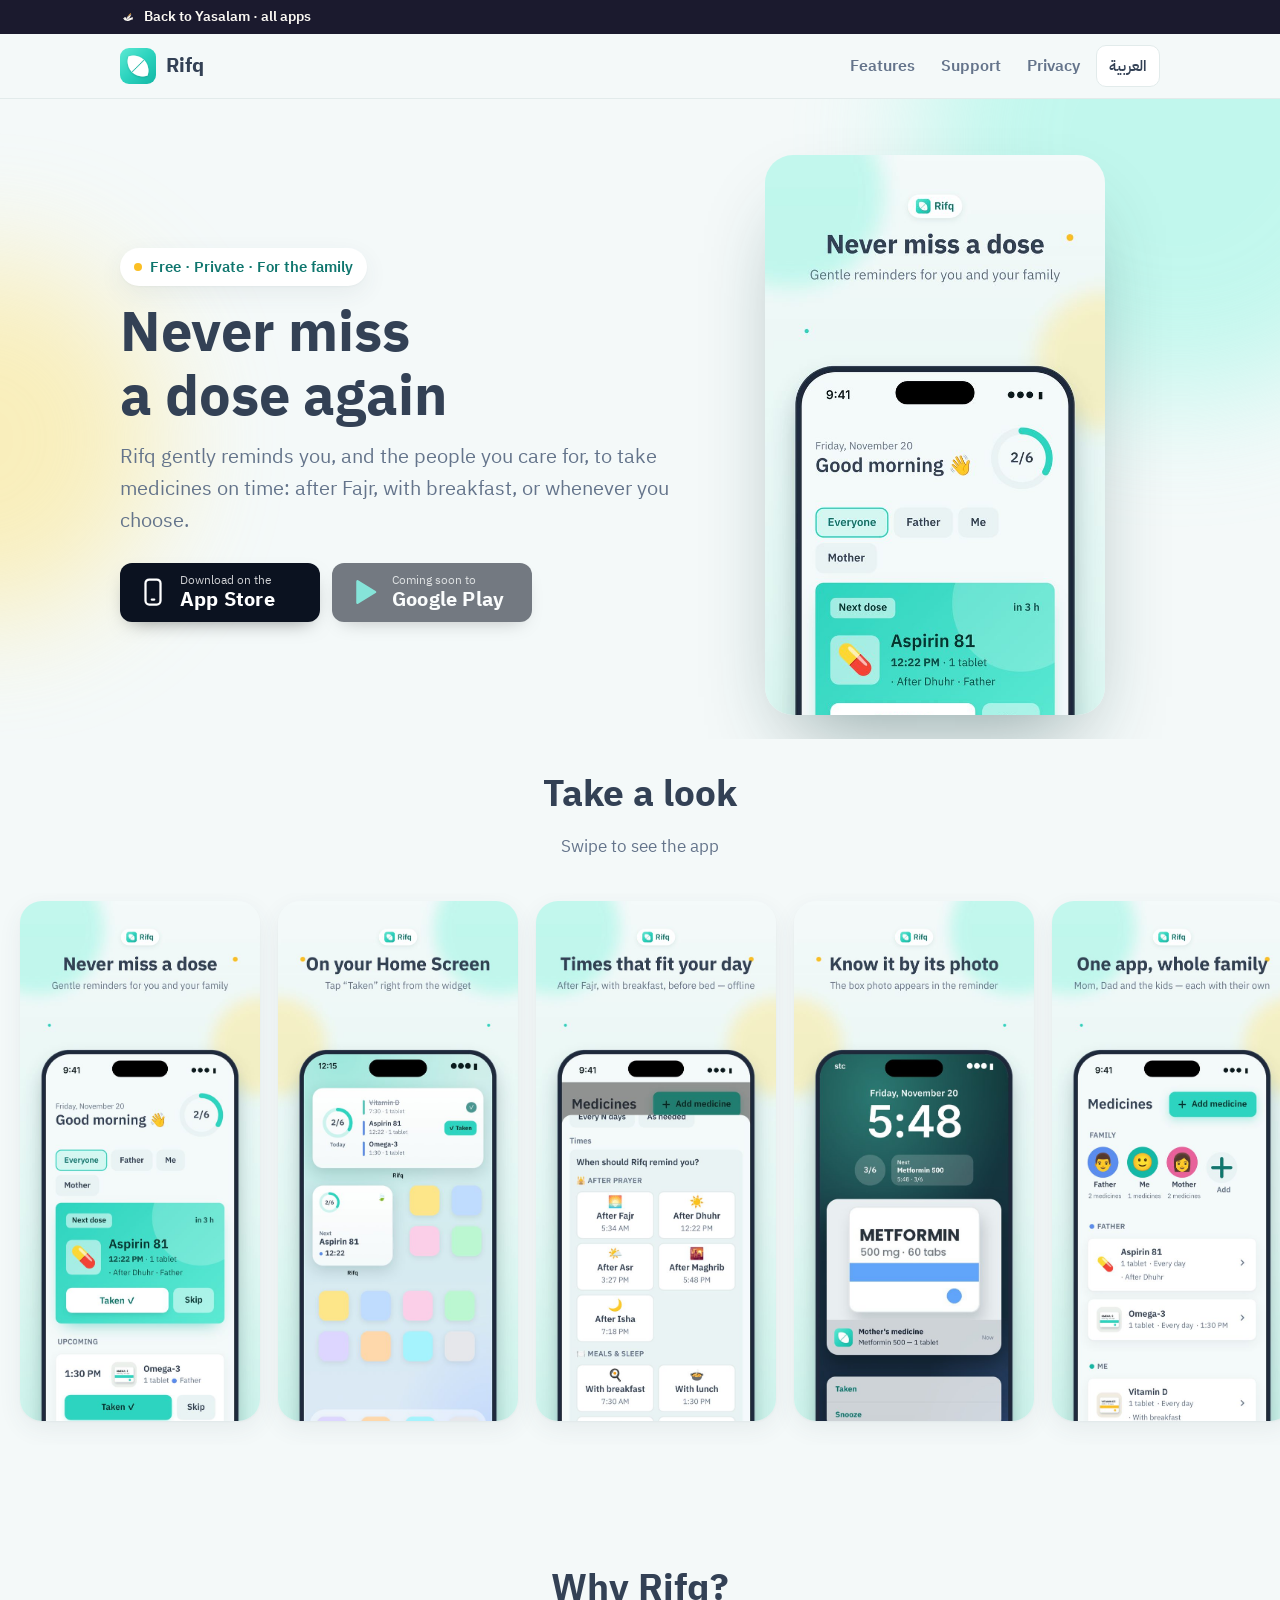
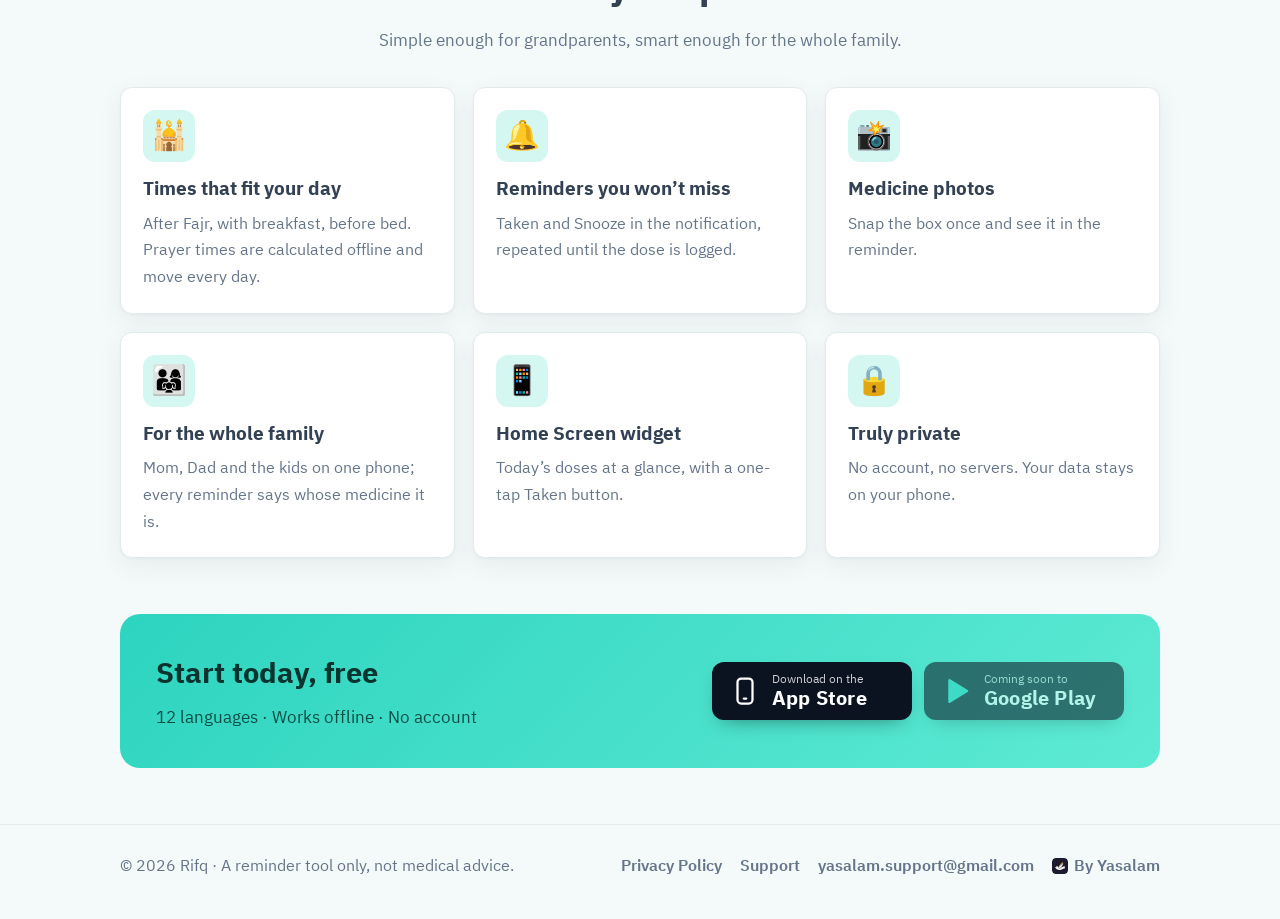
==== index.html @ 544e911e "Yasalam dove logo; support email yasalam.support@gmail.com Co-Authored-By: Claude Opus 5.5 <noreply@" ====
<!doctype html>
<html lang="ar" dir="rtl" data-l="ar">
<head>
<meta charset="utf-8">
<meta name="viewport" content="width=device-width, initial-scale=1, viewport-fit=cover">
<title>رفق · Rifq — تذكير أدوية العائلة</title>
<meta name="description" content="رفق: تذكير أدوية لطيف لك ولعائلتك. مواعيد مع الصلاة والوجبات، ودجت، صورة الدواء في التذكير، بدون حساب ويعمل بدون إنترنت. Rifq: a gentle family pill reminder.">
<meta name="theme-color" content="#F4F9F9">
<meta property="og:title" content="رفق · Rifq — Family Pill Reminder">
<meta property="og:description" content="تذكير أدوية لطيف لك ولعائلتك · Gentle medicine reminders for the whole family">
<meta property="og:image" content="https://bukhaa0s-cyber.github.io/rifq-app/img/og-ar.jpg">
<meta property="og:type" content="website">
<meta name="twitter:card" content="summary_large_image">
<link rel="icon" href="img/favicon.png">
<link rel="apple-touch-icon" href="img/apple-touch-icon.png">
<link rel="stylesheet" href="site.css?v=3">
<script src="lang.js"></script>
</head>
<body>
<header class="top"><a class="lubb-bar" href="https://bukhaa0s-cyber.github.io/"><span class="lb-in"><svg width="18" height="18" viewBox="0 0 100 100" aria-hidden="true" style="border-radius:4px;flex:none"><rect width="100" height="100" rx="23" fill="#1B1A2E"/><g transform="translate(50 50) scale(.9) translate(-55 -39.5)"> <path d="M50 49 C52 33 61 19 76 11 C75 26 70 39 60 49 Z" fill="#F2A93B"/> <path d="M19 51 L26 48.5 C27 43 32 40 37 41.5 C42 43 45 47 48 50 C57 52 66 50 75 45 L89 39 C87 45 87 50 91 55 L77 58 C67 64 53 68 43 66 C34 64 29 59 27 55 Z" fill="#FBF8F3"/> <path d="M44.5 52.5 C48 39 59 28 79 23 C75 36 67 47 55 55.5 C51 57 47 56 44.5 52.5 Z" fill="#FBF8F3" stroke="#1B1A2E" stroke-width="2.6" stroke-linejoin="round"/> <circle cx="33" cy="46" r="2" fill="#1B1A2E"/> </g></svg><span class="ar">الرجوع إلى ياسلام · كل التطبيقات</span><span class="en">Back to Yasalam · all apps</span></span></a>
  <div class="wrap">
  <a class="brand" href="./"><img src="img/icon-512.png" alt=""><span class="ar">رفق</span><span class="en">Rifq</span></a>
  <nav class="nav">
    <a class="hide-sm" href="#features"><span class="ar">المزايا</span><span class="en">Features</span></a>
    <a href="support.html"><span class="ar">الدعم</span><span class="en">Support</span></a>
    <a class="hide-sm" href="privacy.html"><span class="ar">الخصوصية</span><span class="en">Privacy</span></a>
    <button class="lang" onclick="toggleLang()"><span class="ar">English</span><span class="en">العربية</span></button>
  </nav>
</div></header>

<main>
<section class="hero"><div class="wrap">
  <div>
    <span class="tag"><i></i><span class="ar">مجاني · خاص · لكل العائلة</span><span class="en">Free · Private · For the family</span></span>
    <h1><span class="ar">لا تفوت جرعة<br>بعد اليوم</span><span class="en">Never miss<br>a dose again</span></h1>
    <p class="lead"><span class="ar">رفق يذكّرك بأدويتك وأدوية من تحب، بلطف وفي الوقت المناسب: بعد الفجر، مع الفطور، أو في الوقت اللي تختاره.</span><span class="en">Rifq gently reminds you, and the people you care for, to take medicines on time: after Fajr, with breakfast, or whenever you choose.</span></p>
    <div class="stores" id="download">
      <a class="store" href="https://apps.apple.com/app/id6829280280" rel="noopener">
        <svg viewBox="0 0 24 24" fill="none" stroke="#fff" stroke-width="1.8" stroke-linecap="round" stroke-linejoin="round"><rect x="6" y="2" width="12" height="20" rx="3"/><path d="M11 18h2"/></svg>
        <span><small class="ar">حمّله من</small><small class="en">Download on the</small><b>App Store</b></span>
      </a>
      <a class="store soon" href="https://play.google.com/store/apps/details?id=com.bukhari.rifq" rel="noopener" aria-disabled="true">
        <svg viewBox="0 0 24 24"><path d="M5 3.5v17a1 1 0 0 0 1.5.87l14-8.5a1 1 0 0 0 0-1.74l-14-8.5A1 1 0 0 0 5 3.5z" fill="#2DD4BF"/></svg>
        <span><small class="ar">قريباً على</small><small class="en">Coming soon to</small><b>Google Play</b></span>
      </a>
    </div>
  </div>
  <div class="hero-shot"><img class="ar" src="img/ar-01.jpg" alt="شاشة اليوم في رفق"><img class="en" src="img/en-01.jpg" alt="Rifq Today screen"></div>
</div></section>

<section style="padding-top: 24px">
  <h2 class="sec"><span class="ar">جولة سريعة</span><span class="en">Take a look</span></h2>
  <p class="sec"><span class="ar">اسحب لتشاهد التطبيق</span><span class="en">Swipe to see the app</span></p>
  <div class="shots ar">
    <img src="img/ar-01.jpg" alt="" loading="lazy"><img src="img/ar-02.jpg" alt="" loading="lazy"><img src="img/ar-03.jpg" alt="" loading="lazy"><img src="img/ar-04.jpg" alt="" loading="lazy"><img src="img/ar-05.jpg" alt="" loading="lazy"><img src="img/ar-06.jpg" alt="" loading="lazy"><img src="img/ar-07.jpg" alt="" loading="lazy">
  </div>
  <div class="shots en">
    <img src="img/en-01.jpg" alt="" loading="lazy"><img src="img/en-02.jpg" alt="" loading="lazy"><img src="img/en-03.jpg" alt="" loading="lazy"><img src="img/en-04.jpg" alt="" loading="lazy"><img src="img/en-05.jpg" alt="" loading="lazy"><img src="img/en-06.jpg" alt="" loading="lazy"><img src="img/en-07.jpg" alt="" loading="lazy">
  </div>
</section>

<section id="features"><div class="wrap">
  <h2 class="sec"><span class="ar">ليش رفق؟</span><span class="en">Why Rifq?</span></h2>
  <p class="sec"><span class="ar">بسيط لكبار السن، ذكي بما يكفي لعائلة كاملة.</span><span class="en">Simple enough for grandparents, smart enough for the whole family.</span></p>
  <div class="grid">
    <div class="f"><div class="e">🕌</div><h3><span class="ar">مواعيد بلغة يومك</span><span class="en">Times that fit your day</span></h3><p><span class="ar">بعد الفجر، مع الفطور، قبل النوم. مواقيت الصلاة تُحسب بدون إنترنت وتتحرك كل يوم.</span><span class="en">After Fajr, with breakfast, before bed. Prayer times are calculated offline and move every day.</span></p></div>
    <div class="f"><div class="e">🔔</div><h3><span class="ar">تذكير ما يُنسى</span><span class="en">Reminders you won’t miss</span></h3><p><span class="ar">«أخذته» و«تأجيل» في الإشعار، ويعيد التذكير حتى تُسجَّل الجرعة.</span><span class="en">Taken and Snooze in the notification, repeated until the dose is logged.</span></p></div>
    <div class="f"><div class="e">📸</div><h3><span class="ar">صورة الدواء</span><span class="en">Medicine photos</span></h3><p><span class="ar">صوّر العلبة مرة، وتظهر في التذكير لتعرف الدواء بنظرة.</span><span class="en">Snap the box once and see it in the reminder.</span></p></div>
    <div class="f"><div class="e">👨‍👩‍👧</div><h3><span class="ar">لكل العائلة</span><span class="en">For the whole family</span></h3><p><span class="ar">أمي وأبي والأطفال في جوال واحد، وكل تذكير يذكر لمن الدواء.</span><span class="en">Mom, Dad and the kids on one phone; every reminder says whose medicine it is.</span></p></div>
    <div class="f"><div class="e">📱</div><h3><span class="ar">ودجت للشاشة الرئيسية</span><span class="en">Home Screen widget</span></h3><p><span class="ar">جرعات اليوم أمامك، وزر «أخذته» بلمسة.</span><span class="en">Today’s doses at a glance, with a one-tap Taken button.</span></p></div>
    <div class="f"><div class="e">🔒</div><h3><span class="ar">خاص تماماً</span><span class="en">Truly private</span></h3><p><span class="ar">بدون حساب وبدون خوادم. بياناتك على جهازك فقط.</span><span class="en">No account, no servers. Your data stays on your phone.</span></p></div>
  </div>
</div></section>

<section style="padding-top: 0"><div class="wrap">
  <div class="band">
    <div><h2><span class="ar">ابدأ اليوم، مجاناً</span><span class="en">Start today, free</span></h2><p><span class="ar">12 لغة · يعمل بدون إنترنت · بدون حساب</span><span class="en">12 languages · Works offline · No account</span></p></div>
    <div class="stores">
      <a class="store" href="https://apps.apple.com/app/id6829280280" rel="noopener"><svg viewBox="0 0 24 24" fill="none" stroke="#fff" stroke-width="1.8" stroke-linecap="round" stroke-linejoin="round"><rect x="6" y="2" width="12" height="20" rx="3"/><path d="M11 18h2"/></svg><span><small class="ar">حمّله من</small><small class="en">Download on the</small><b>App Store</b></span></a>
      <a class="store soon" href="https://play.google.com/store/apps/details?id=com.bukhari.rifq" rel="noopener" aria-disabled="true"><svg viewBox="0 0 24 24"><path d="M5 3.5v17a1 1 0 0 0 1.5.87l14-8.5a1 1 0 0 0 0-1.74l-14-8.5A1 1 0 0 0 5 3.5z" fill="#2DD4BF"/></svg><span><small class="ar">قريباً على</small><small class="en">Coming soon to</small><b>Google Play</b></span></a>
    </div>
  </div>
</div></section>
</main>

<footer><div class="wrap">
  <span>© 2026 <span class="ar">رفق</span><span class="en">Rifq</span> · <span class="ar">أداة تذكير فقط ولا يقدّم نصيحة طبية.</span><span class="en">A reminder tool only, not medical advice.</span></span>
  <nav>
    <a href="privacy.html"><span class="ar">سياسة الخصوصية</span><span class="en">Privacy Policy</span></a>
    <a href="support.html"><span class="ar">الدعم</span><span class="en">Support</span></a>
    <a href="mailto:yasalam.support@gmail.com">yasalam.support@gmail.com</a>
    <a class="lubb" href="https://bukhaa0s-cyber.github.io/"><svg width="18" height="18" viewBox="0 0 100 100" aria-hidden="true" style="border-radius:4px;flex:none"><rect width="100" height="100" rx="23" fill="#1B1A2E"/><g transform="translate(50 50) scale(.9) translate(-55 -39.5)"> <path d="M50 49 C52 33 61 19 76 11 C75 26 70 39 60 49 Z" fill="#F2A93B"/> <path d="M19 51 L26 48.5 C27 43 32 40 37 41.5 C42 43 45 47 48 50 C57 52 66 50 75 45 L89 39 C87 45 87 50 91 55 L77 58 C67 64 53 68 43 66 C34 64 29 59 27 55 Z" fill="#FBF8F3"/> <path d="M44.5 52.5 C48 39 59 28 79 23 C75 36 67 47 55 55.5 C51 57 47 56 44.5 52.5 Z" fill="#FBF8F3" stroke="#1B1A2E" stroke-width="2.6" stroke-linejoin="round"/> <circle cx="33" cy="46" r="2" fill="#1B1A2E"/> </g></svg><span class="ar">من ياسلام</span><span class="en">By Yasalam</span></a>
  </nav>
</div></footer>
</body>
</html>
---- site.css ----
/* Rifq site — same palette as the app. */
@import url('https://fonts.googleapis.com/css2?family=IBM+Plex+Sans+Arabic:wght@400;600;700&display=swap');
:root {
  --bg: #F4F9F9; --card: #FFFFFF; --text: #334155; --muted: #64748B; --line: #E2EBEB;
  --primary: #2DD4BF; --on-primary: #08332E; --ink: #0F766E; --soft: #D5F7F2; --accent: #FBBF24;
  --radius: 12px; --shadow: 0 1px 2px rgba(51,65,85,.04), 0 8px 24px rgba(51,65,85,.07);
}
@media (prefers-color-scheme: dark) {
  :root { --bg: #0E1A1B; --card: #1A2B2D; --text: #E2E8F0; --muted: #94A3B8; --line: #24383A; --ink: #5EEAD4; --soft: #133B37; }
}
* { box-sizing: border-box; }
html { -webkit-text-size-adjust: 100%; scroll-behavior: smooth; }
body { margin: 0; background: var(--bg); color: var(--text); font: 17px/1.65 'IBM Plex Sans Arabic', -apple-system, 'Segoe UI', Roboto, sans-serif; -webkit-font-smoothing: antialiased; }
a { color: var(--ink); }
img { max-width: 100%; display: block; }
.wrap { max-width: 1080px; margin: 0 auto; padding: 0 20px; }

/* language switch: show only the active language */
html[data-l='ar'] .en, html[data-l='en'] .ar { display: none !important; }

header.top { position: sticky; top: 0; z-index: 10; background: color-mix(in srgb, var(--bg) 88%, transparent); backdrop-filter: blur(12px); border-bottom: 1px solid var(--line); }
header.top .wrap { display: flex; align-items: center; justify-content: space-between; gap: 12px; height: 64px; }
.brand { display: flex; align-items: center; gap: 10px; font-weight: 700; font-size: 1.15em; color: var(--text); text-decoration: none; }
.brand img { width: 36px; height: 36px; border-radius: 9px; }
.nav { display: flex; align-items: center; gap: 6px; }
.nav a { text-decoration: none; color: var(--muted); font-weight: 600; font-size: .92em; padding: 8px 10px; border-radius: 10px; }
.nav a:hover { color: var(--ink); background: var(--soft); }
.lang { border: 1px solid var(--line); background: var(--card); color: var(--text); border-radius: 10px; padding: 7px 12px; font: inherit; font-weight: 600; font-size: .9em; cursor: pointer; }

/* hero */
.hero { padding: 56px 0 24px; position: relative; overflow: hidden; }
.hero::before, .hero::after { content: ''; position: absolute; border-radius: 50%; filter: blur(60px); opacity: .55; z-index: -1; }
.hero::before { width: 520px; height: 520px; background: #99F6E4; top: -220px; inset-inline-end: -160px; }
.hero::after { width: 360px; height: 360px; background: #FDE68A; top: 160px; inset-inline-start: -200px; }
.hero .wrap { display: grid; grid-template-columns: 1.1fr .9fr; gap: 40px; align-items: center; }
.hero h1 { font-size: clamp(2.1em, 5vw, 3.3em); line-height: 1.15; margin: 14px 0 12px; }
.hero p.lead { font-size: 1.15em; color: var(--muted); margin: 0 0 26px; }
.tag { display: inline-flex; align-items: center; gap: 8px; background: var(--card); border-radius: 999px; padding: 6px 14px; font-weight: 600; color: var(--ink); box-shadow: var(--shadow); font-size: .9em; }
.tag i { width: 8px; height: 8px; border-radius: 50%; background: var(--accent); }
.hero-shot { justify-self: center; width: min(340px, 82%); }
.hero-shot img { max-height: 560px; width: 100%; object-fit: cover; object-position: top; border-radius: 28px; box-shadow: 0 40px 80px -30px rgba(15,60,60,.45); }

/* store buttons */
.stores { display: flex; flex-wrap: wrap; gap: 12px; }
.store { display: inline-flex; align-items: center; gap: 12px; min-width: 200px; padding: 10px 18px; border-radius: var(--radius); background: #0B1220; color: #fff; text-decoration: none; transition: transform .15s ease, box-shadow .2s ease; box-shadow: 0 8px 20px -10px rgba(0,0,0,.5); }
.store:hover { transform: translateY(-2px); }
.store svg { width: 30px; height: 30px; flex: none; }
.store small { display: block; font-size: .72em; opacity: .8; line-height: 1.2; }
.store b { display: block; font-size: 1.15em; line-height: 1.2; letter-spacing: .2px; }
.store.soon { opacity: .55; pointer-events: none; }
.store .soon-tag { background: var(--accent); color: #422006; font-size: .7em; font-weight: 700; padding: 2px 8px; border-radius: 6px; margin-inline-start: 4px; }

section { padding: 56px 0; }
h2.sec { font-size: clamp(1.6em, 3.4vw, 2.2em); text-align: center; margin: 0 0 8px; }
p.sec { text-align: center; color: var(--muted); margin: 0 auto 32px; max-width: 620px; }

/* screenshots */
.shots { display: flex; gap: 18px; overflow-x: auto; scroll-snap-type: x mandatory; padding: 8px 20px 24px; scrollbar-width: thin; }
.shots img { width: 240px; flex: none; border-radius: 22px; box-shadow: var(--shadow); scroll-snap-align: center; }

/* features */
.grid { display: grid; grid-template-columns: repeat(3, 1fr); gap: 18px; }
.f { background: var(--card); border-radius: var(--radius); padding: 22px; box-shadow: var(--shadow); border: 1px solid var(--line); }
.f .e { font-size: 1.7em; width: 52px; height: 52px; display: grid; place-items: center; background: var(--soft); border-radius: 12px; margin-bottom: 12px; }
.f h3 { margin: 0 0 6px; font-size: 1.1em; }
.f p { margin: 0; color: var(--muted); font-size: .95em; }

.band { background: linear-gradient(135deg, #2DD4BF, #5EEAD4); color: var(--on-primary); border-radius: 20px; padding: 36px; display: flex; align-items: center; justify-content: space-between; gap: 24px; flex-wrap: wrap; }
.band h2 { margin: 0 0 6px; font-size: 1.7em; }
.band p { margin: 0; opacity: .85; }

footer { border-top: 1px solid var(--line); padding: 28px 0 40px; color: var(--muted); font-size: .92em; }
footer .wrap { display: flex; flex-wrap: wrap; gap: 14px 22px; justify-content: space-between; align-items: center; }
footer nav { display: flex; gap: 18px; flex-wrap: wrap; }
footer a { color: var(--muted); text-decoration: none; font-weight: 600; }
footer a:hover { color: var(--ink); }

/* document pages */
.doc { max-width: 760px; margin: 0 auto; padding: 40px 20px 60px; }
.doc h1 { font-size: 2em; margin: 0 0 6px; }
.doc .date { color: var(--muted); margin-bottom: 28px; }
.doc .card { background: var(--card); border-radius: var(--radius); padding: 22px 24px; box-shadow: var(--shadow); border: 1px solid var(--line); margin-bottom: 16px; }
.doc h2 { font-size: 1.2em; margin: 0 0 8px; }
.doc ul { margin: 6px 0; padding-inline-start: 22px; }
.doc li { margin: 4px 0; }
.mail { display: inline-flex; align-items: center; gap: 10px; background: var(--primary); color: var(--on-primary); font-weight: 700; padding: 12px 20px; border-radius: var(--radius); text-decoration: none; }
details { background: var(--card); border: 1px solid var(--line); border-radius: var(--radius); padding: 14px 18px; margin-bottom: 10px; box-shadow: var(--shadow); }
summary { font-weight: 600; cursor: pointer; }
details p { color: var(--muted); margin: 10px 0 2px; }

@media (max-width: 820px) {
  .hero .wrap { grid-template-columns: 1fr; text-align: center; }
  .stores { justify-content: center; }
  .grid { grid-template-columns: 1fr; }
  .nav a.hide-sm { display: none; }
  .band { text-align: center; justify-content: center; }
}
@media (prefers-reduced-motion: reduce) { * { transition: none !important; scroll-behavior: auto !important; } }

/* Lubb: back-link to the studio page */
.lubb { display: inline-flex; align-items: center; gap: 6px; }
.lubb svg { width: 16px; height: 16px; }

/* Lubb: bar at the top of every app page, back to the studio home */
.lubb-bar { display: block; background: #1B1A2E; color: #FBF8F3; text-decoration: none; font-size: .82em; font-weight: 600; }
.lubb-bar .lb-in { max-width: 1080px; margin: 0 auto; padding: 0 20px; height: 34px; display: flex; align-items: center; gap: 8px; }
.lubb-bar svg { width: 16px; height: 16px; flex: none; }
.lubb-bar:hover { background: #2A2840; }
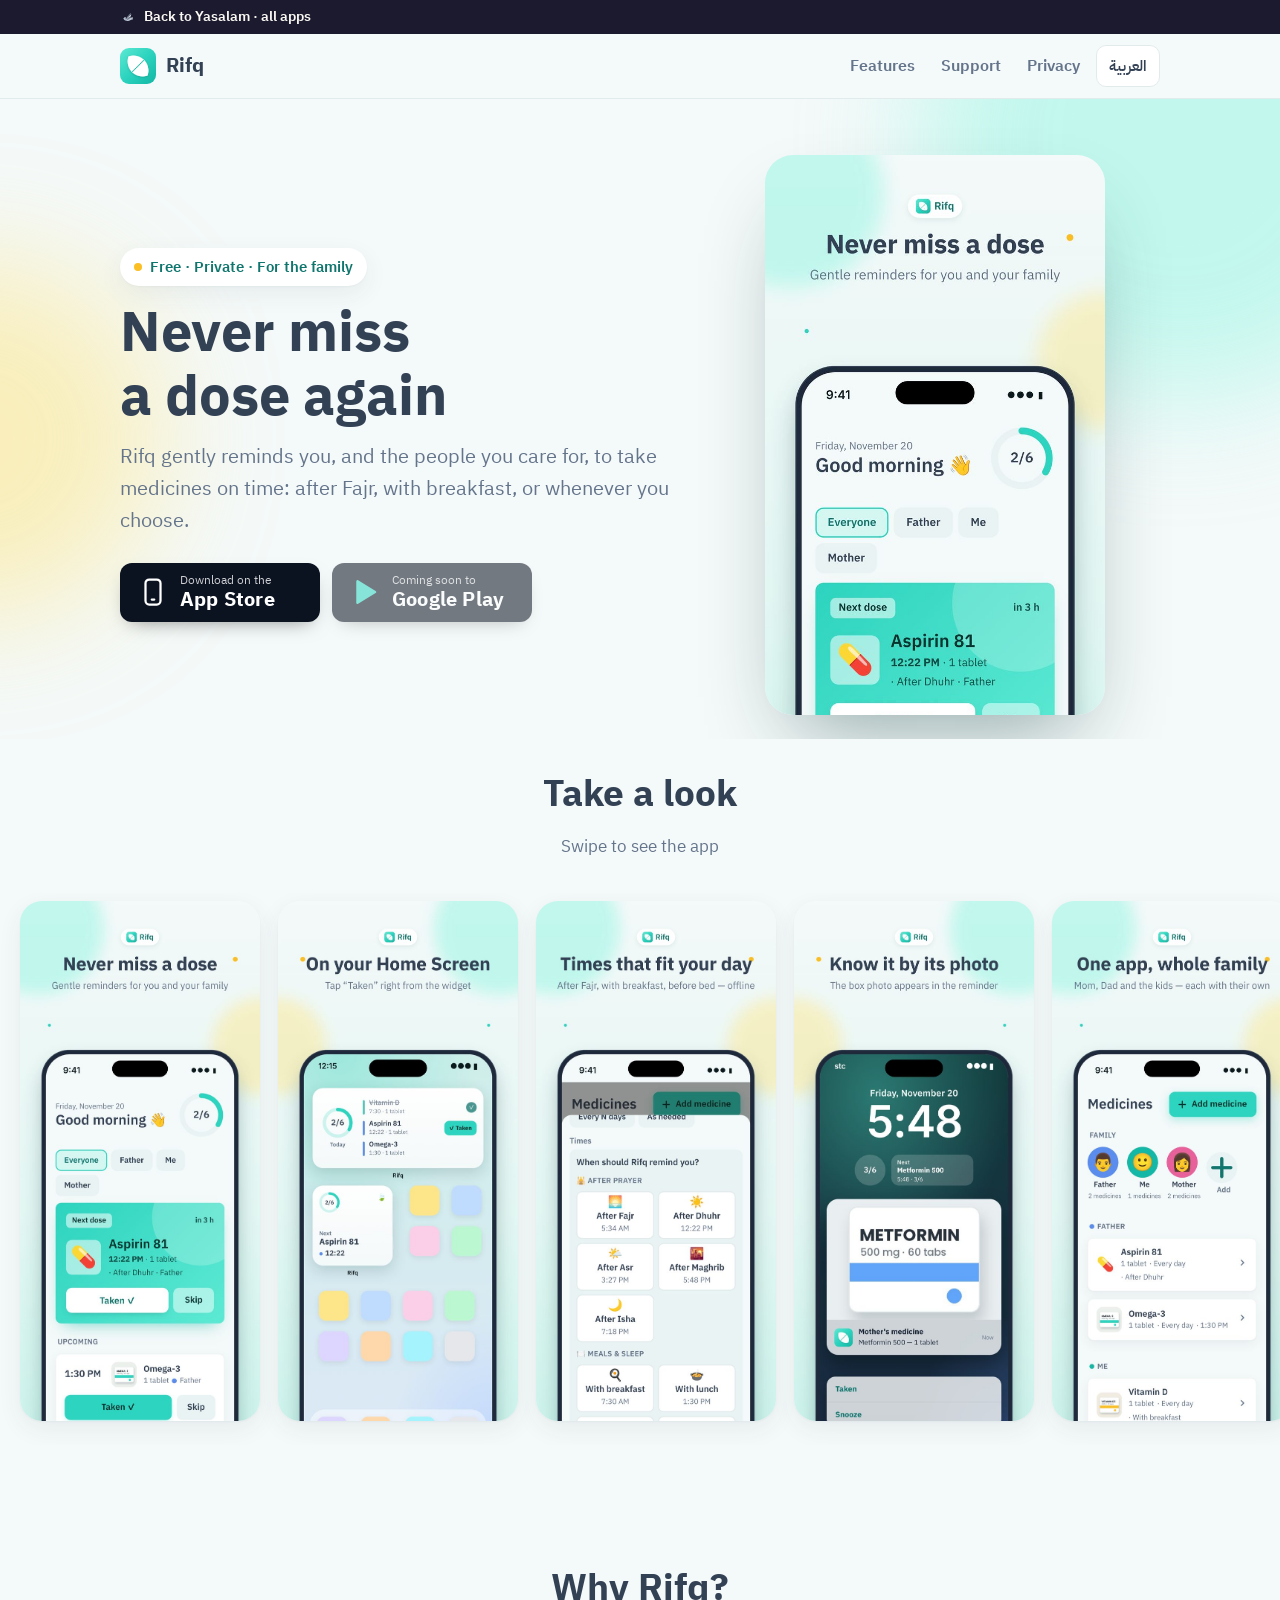
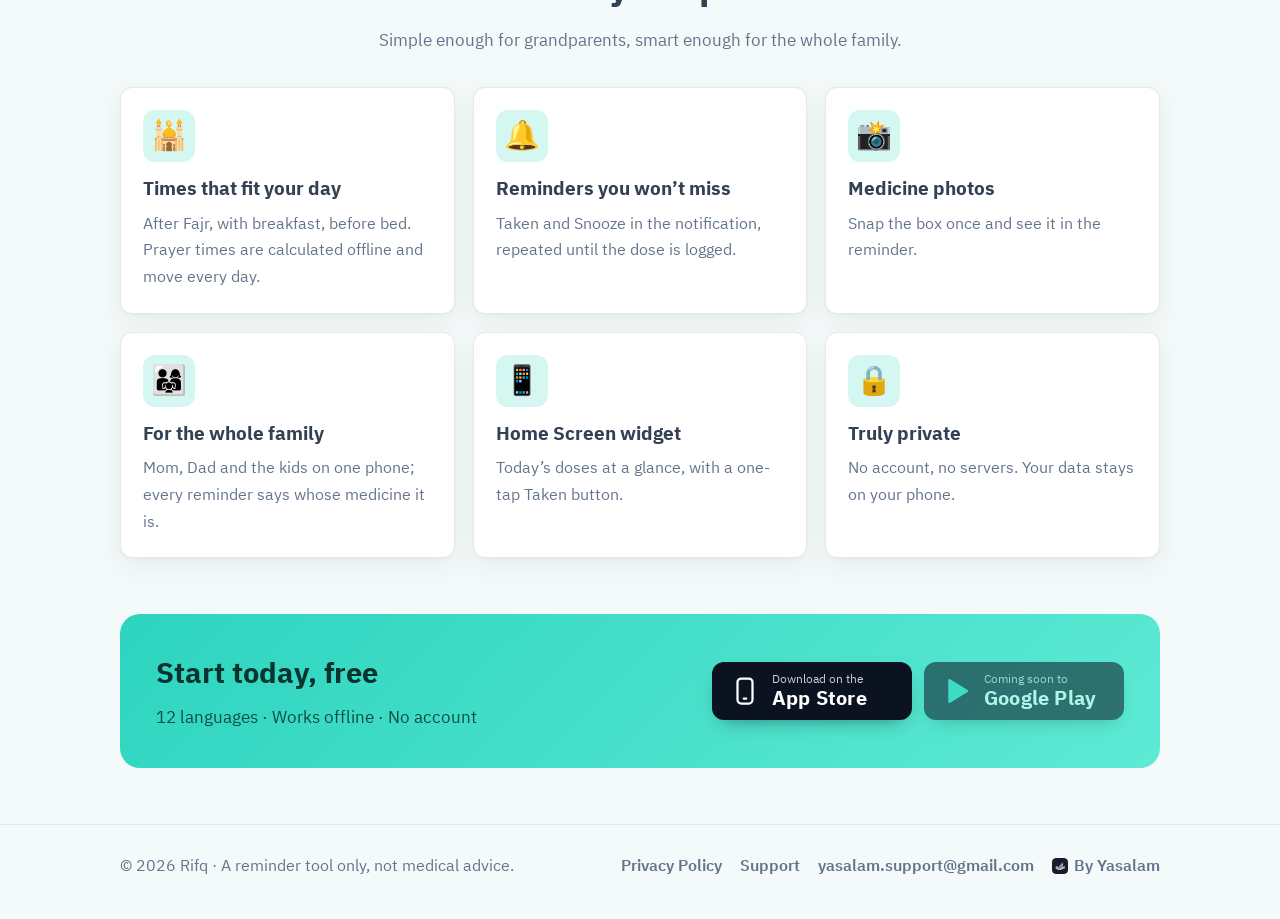
==== commit 496a0293: "Logo: grey Haram pigeon with white wing feathers Co-Authored-By: Claude Opus 5.5 <noreply@anthropic." ====
--- a/index.html
+++ b/index.html
@@ -17,7 +17,7 @@
 <script src="lang.js"></script>
 </head>
 <body>
-<header class="top"><a class="lubb-bar" href="https://bukhaa0s-cyber.github.io/"><span class="lb-in"><svg width="18" height="18" viewBox="0 0 100 100" aria-hidden="true" style="border-radius:4px;flex:none"><rect width="100" height="100" rx="23" fill="#1B1A2E"/><g transform="translate(50 50) scale(.9) translate(-55 -39.5)"> <path d="M50 49 C52 33 61 19 76 11 C75 26 70 39 60 49 Z" fill="#F2A93B"/> <path d="M19 51 L26 48.5 C27 43 32 40 37 41.5 C42 43 45 47 48 50 C57 52 66 50 75 45 L89 39 C87 45 87 50 91 55 L77 58 C67 64 53 68 43 66 C34 64 29 59 27 55 Z" fill="#FBF8F3"/> <path d="M44.5 52.5 C48 39 59 28 79 23 C75 36 67 47 55 55.5 C51 57 47 56 44.5 52.5 Z" fill="#FBF8F3" stroke="#1B1A2E" stroke-width="2.6" stroke-linejoin="round"/> <circle cx="33" cy="46" r="2" fill="#1B1A2E"/> </g></svg><span class="ar">الرجوع إلى ياسلام · كل التطبيقات</span><span class="en">Back to Yasalam · all apps</span></span></a>
+<header class="top"><a class="lubb-bar" href="https://bukhaa0s-cyber.github.io/"><span class="lb-in"><svg width="18" height="18" viewBox="0 0 100 100" aria-hidden="true" style="border-radius:4px;flex:none"><rect width="100" height="100" rx="23" fill="#1B1A2E"/><defs><linearGradient id="nk" x1="0" y1="0" x2="1" y2="1"><stop offset="0" stop-color="#3FB59A"/><stop offset="1" stop-color="#8C6BC4"/></linearGradient></defs> <g transform="translate(50 50) scale(.9) translate(-55 -39.5)"> <path d="M50 49 C52 33 61 19 76 11 C75 26 70 39 60 49 Z" fill="#6F7B8E"/> <path d="M19 51 L26 48.5 C27 43 32 40 37 41.5 C42 43 45 47 48 50 C57 52 66 50 75 45 L89 39 C87 45 87 50 91 55 L77 58 C67 64 53 68 43 66 C34 64 29 59 27 55 Z" fill="#B9C2CF"/> <path d="M36.5 47.5 C40 46 43.5 48 46 51 C43 55 38 56 33.5 54.5 C34 51.5 35 49 36.5 47.5 Z" fill="url(#nk)" opacity=".9"/> <path d="M44.5 52.5 C48 39 59 28 79 23 C75 36 67 47 55 55.5 C51 57 47 56 44.5 52.5 Z" fill="#97A2B3" stroke="#1B1A2E" stroke-width="2.4" stroke-linejoin="round"/> <path d="M63 37.5 C67 31 72 26.5 79 23 C76.5 30 72 35.5 66 40 Z" fill="#FFFFFF"/> <path d="M67.5 43 C70.5 39 73.5 36.5 77 34.5 C75.5 38.5 72.5 42 69 44.5 Z" fill="#FFFFFF"/> <path d="M19 51 L26 48.5 L26 52 Z" fill="#3A3F4B"/> <circle cx="33" cy="46" r="2" fill="#E8792E"/><circle cx="33" cy="46" r="1" fill="#1B1A2E"/> </g></svg><span class="ar">الرجوع إلى ياسلام · كل التطبيقات</span><span class="en">Back to Yasalam · all apps</span></span></a>
   <div class="wrap">
   <a class="brand" href="./"><img src="img/icon-512.png" alt=""><span class="ar">رفق</span><span class="en">Rifq</span></a>
   <nav class="nav">
@@ -89,7 +89,7 @@
     <a href="privacy.html"><span class="ar">سياسة الخصوصية</span><span class="en">Privacy Policy</span></a>
     <a href="support.html"><span class="ar">الدعم</span><span class="en">Support</span></a>
     <a href="mailto:yasalam.support@gmail.com">yasalam.support@gmail.com</a>
-    <a class="lubb" href="https://bukhaa0s-cyber.github.io/"><svg width="18" height="18" viewBox="0 0 100 100" aria-hidden="true" style="border-radius:4px;flex:none"><rect width="100" height="100" rx="23" fill="#1B1A2E"/><g transform="translate(50 50) scale(.9) translate(-55 -39.5)"> <path d="M50 49 C52 33 61 19 76 11 C75 26 70 39 60 49 Z" fill="#F2A93B"/> <path d="M19 51 L26 48.5 C27 43 32 40 37 41.5 C42 43 45 47 48 50 C57 52 66 50 75 45 L89 39 C87 45 87 50 91 55 L77 58 C67 64 53 68 43 66 C34 64 29 59 27 55 Z" fill="#FBF8F3"/> <path d="M44.5 52.5 C48 39 59 28 79 23 C75 36 67 47 55 55.5 C51 57 47 56 44.5 52.5 Z" fill="#FBF8F3" stroke="#1B1A2E" stroke-width="2.6" stroke-linejoin="round"/> <circle cx="33" cy="46" r="2" fill="#1B1A2E"/> </g></svg><span class="ar">من ياسلام</span><span class="en">By Yasalam</span></a>
+    <a class="lubb" href="https://bukhaa0s-cyber.github.io/"><svg width="18" height="18" viewBox="0 0 100 100" aria-hidden="true" style="border-radius:4px;flex:none"><rect width="100" height="100" rx="23" fill="#1B1A2E"/><defs><linearGradient id="nk" x1="0" y1="0" x2="1" y2="1"><stop offset="0" stop-color="#3FB59A"/><stop offset="1" stop-color="#8C6BC4"/></linearGradient></defs> <g transform="translate(50 50) scale(.9) translate(-55 -39.5)"> <path d="M50 49 C52 33 61 19 76 11 C75 26 70 39 60 49 Z" fill="#6F7B8E"/> <path d="M19 51 L26 48.5 C27 43 32 40 37 41.5 C42 43 45 47 48 50 C57 52 66 50 75 45 L89 39 C87 45 87 50 91 55 L77 58 C67 64 53 68 43 66 C34 64 29 59 27 55 Z" fill="#B9C2CF"/> <path d="M36.5 47.5 C40 46 43.5 48 46 51 C43 55 38 56 33.5 54.5 C34 51.5 35 49 36.5 47.5 Z" fill="url(#nk)" opacity=".9"/> <path d="M44.5 52.5 C48 39 59 28 79 23 C75 36 67 47 55 55.5 C51 57 47 56 44.5 52.5 Z" fill="#97A2B3" stroke="#1B1A2E" stroke-width="2.4" stroke-linejoin="round"/> <path d="M63 37.5 C67 31 72 26.5 79 23 C76.5 30 72 35.5 66 40 Z" fill="#FFFFFF"/> <path d="M67.5 43 C70.5 39 73.5 36.5 77 34.5 C75.5 38.5 72.5 42 69 44.5 Z" fill="#FFFFFF"/> <path d="M19 51 L26 48.5 L26 52 Z" fill="#3A3F4B"/> <circle cx="33" cy="46" r="2" fill="#E8792E"/><circle cx="33" cy="46" r="1" fill="#1B1A2E"/> </g></svg><span class="ar">من ياسلام</span><span class="en">By Yasalam</span></a>
   </nav>
 </div></footer>
 </body>
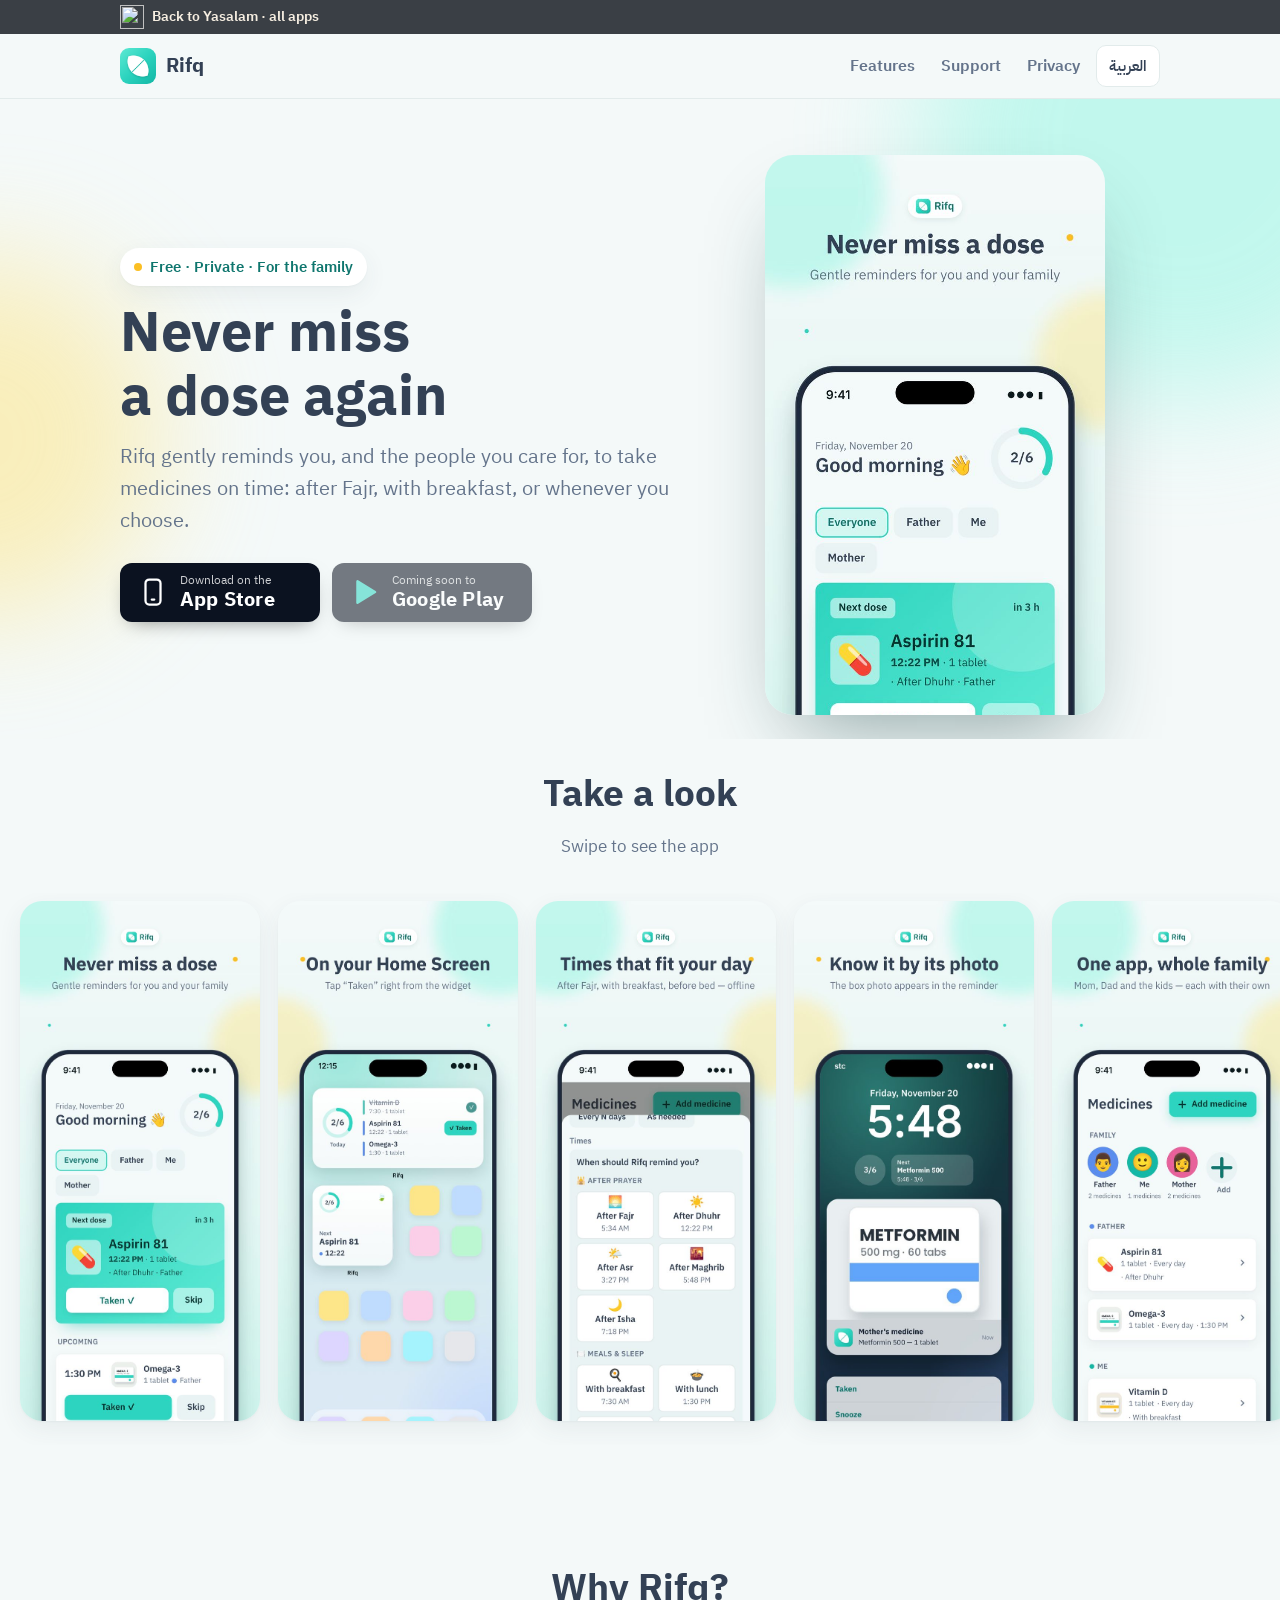
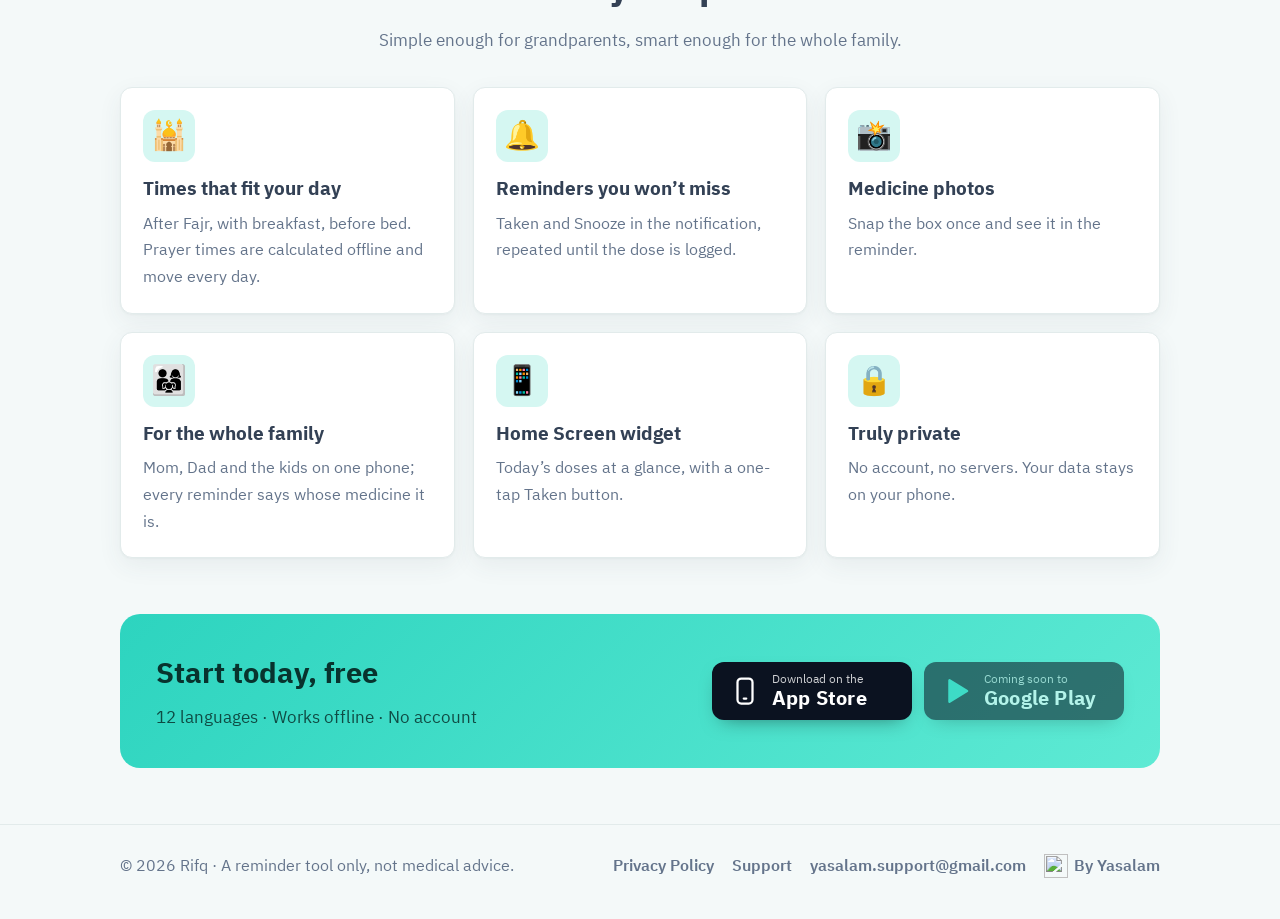
==== commit 4b1b5549: "Yasalam logo: hand-drawn Haram pigeon sketch Co-Authored-By: Claude Opus 5.5 <noreply@anthropic.com>" ====
--- a/index.html
+++ b/index.html
@@ -17,7 +17,7 @@
 <script src="lang.js"></script>
 </head>
 <body>
-<header class="top"><a class="lubb-bar" href="https://bukhaa0s-cyber.github.io/"><span class="lb-in"><svg width="18" height="18" viewBox="0 0 100 100" aria-hidden="true" style="border-radius:4px;flex:none"><rect width="100" height="100" rx="23" fill="#1B1A2E"/><defs><linearGradient id="nk" x1="0" y1="0" x2="1" y2="1"><stop offset="0" stop-color="#3FB59A"/><stop offset="1" stop-color="#8C6BC4"/></linearGradient></defs> <g transform="translate(50 50) scale(.9) translate(-55 -39.5)"> <path d="M50 49 C52 33 61 19 76 11 C75 26 70 39 60 49 Z" fill="#6F7B8E"/> <path d="M19 51 L26 48.5 C27 43 32 40 37 41.5 C42 43 45 47 48 50 C57 52 66 50 75 45 L89 39 C87 45 87 50 91 55 L77 58 C67 64 53 68 43 66 C34 64 29 59 27 55 Z" fill="#B9C2CF"/> <path d="M36.5 47.5 C40 46 43.5 48 46 51 C43 55 38 56 33.5 54.5 C34 51.5 35 49 36.5 47.5 Z" fill="url(#nk)" opacity=".9"/> <path d="M44.5 52.5 C48 39 59 28 79 23 C75 36 67 47 55 55.5 C51 57 47 56 44.5 52.5 Z" fill="#97A2B3" stroke="#1B1A2E" stroke-width="2.4" stroke-linejoin="round"/> <path d="M63 37.5 C67 31 72 26.5 79 23 C76.5 30 72 35.5 66 40 Z" fill="#FFFFFF"/> <path d="M67.5 43 C70.5 39 73.5 36.5 77 34.5 C75.5 38.5 72.5 42 69 44.5 Z" fill="#FFFFFF"/> <path d="M19 51 L26 48.5 L26 52 Z" fill="#3A3F4B"/> <circle cx="33" cy="46" r="2" fill="#E8792E"/><circle cx="33" cy="46" r="1" fill="#1B1A2E"/> </g></svg><span class="ar">الرجوع إلى ياسلام · كل التطبيقات</span><span class="en">Back to Yasalam · all apps</span></span></a>
+<header class="top"><a class="lubb-bar" href="https://bukhaa0s-cyber.github.io/"><span class="lb-in"><img src="https://bukhaa0s-cyber.github.io/img/pigeon-160.png" width="24" height="24" alt="" style="flex:none;width:24px;height:24px"><span class="ar">الرجوع إلى ياسلام · كل التطبيقات</span><span class="en">Back to Yasalam · all apps</span></span></a>
   <div class="wrap">
   <a class="brand" href="./"><img src="img/icon-512.png" alt=""><span class="ar">رفق</span><span class="en">Rifq</span></a>
   <nav class="nav">
@@ -89,7 +89,7 @@
     <a href="privacy.html"><span class="ar">سياسة الخصوصية</span><span class="en">Privacy Policy</span></a>
     <a href="support.html"><span class="ar">الدعم</span><span class="en">Support</span></a>
     <a href="mailto:yasalam.support@gmail.com">yasalam.support@gmail.com</a>
-    <a class="lubb" href="https://bukhaa0s-cyber.github.io/"><svg width="18" height="18" viewBox="0 0 100 100" aria-hidden="true" style="border-radius:4px;flex:none"><rect width="100" height="100" rx="23" fill="#1B1A2E"/><defs><linearGradient id="nk" x1="0" y1="0" x2="1" y2="1"><stop offset="0" stop-color="#3FB59A"/><stop offset="1" stop-color="#8C6BC4"/></linearGradient></defs> <g transform="translate(50 50) scale(.9) translate(-55 -39.5)"> <path d="M50 49 C52 33 61 19 76 11 C75 26 70 39 60 49 Z" fill="#6F7B8E"/> <path d="M19 51 L26 48.5 C27 43 32 40 37 41.5 C42 43 45 47 48 50 C57 52 66 50 75 45 L89 39 C87 45 87 50 91 55 L77 58 C67 64 53 68 43 66 C34 64 29 59 27 55 Z" fill="#B9C2CF"/> <path d="M36.5 47.5 C40 46 43.5 48 46 51 C43 55 38 56 33.5 54.5 C34 51.5 35 49 36.5 47.5 Z" fill="url(#nk)" opacity=".9"/> <path d="M44.5 52.5 C48 39 59 28 79 23 C75 36 67 47 55 55.5 C51 57 47 56 44.5 52.5 Z" fill="#97A2B3" stroke="#1B1A2E" stroke-width="2.4" stroke-linejoin="round"/> <path d="M63 37.5 C67 31 72 26.5 79 23 C76.5 30 72 35.5 66 40 Z" fill="#FFFFFF"/> <path d="M67.5 43 C70.5 39 73.5 36.5 77 34.5 C75.5 38.5 72.5 42 69 44.5 Z" fill="#FFFFFF"/> <path d="M19 51 L26 48.5 L26 52 Z" fill="#3A3F4B"/> <circle cx="33" cy="46" r="2" fill="#E8792E"/><circle cx="33" cy="46" r="1" fill="#1B1A2E"/> </g></svg><span class="ar">من ياسلام</span><span class="en">By Yasalam</span></a>
+    <a class="lubb" href="https://bukhaa0s-cyber.github.io/"><img src="https://bukhaa0s-cyber.github.io/img/pigeon-160.png" width="24" height="24" alt="" style="flex:none;width:24px;height:24px"><span class="ar">من ياسلام</span><span class="en">By Yasalam</span></a>
   </nav>
 </div></footer>
 </body>
--- a/site.css
+++ b/site.css
@@ -102,7 +102,7 @@
 .lubb svg { width: 16px; height: 16px; }
 
 /* Lubb: bar at the top of every app page, back to the studio home */
-.lubb-bar { display: block; background: #1B1A2E; color: #FBF8F3; text-decoration: none; font-size: .82em; font-weight: 600; }
+.lubb-bar { display: block; background: #3A3F45; color: #F6EEE1; text-decoration: none; font-size: .82em; font-weight: 600; }
 .lubb-bar .lb-in { max-width: 1080px; margin: 0 auto; padding: 0 20px; height: 34px; display: flex; align-items: center; gap: 8px; }
-.lubb-bar svg { width: 16px; height: 16px; flex: none; }
-.lubb-bar:hover { background: #2A2840; }
+.lubb-bar svg, .lubb-bar img { width: 24px; height: 24px; flex: none; }
+.lubb-bar:hover { background: #4E7A77; }
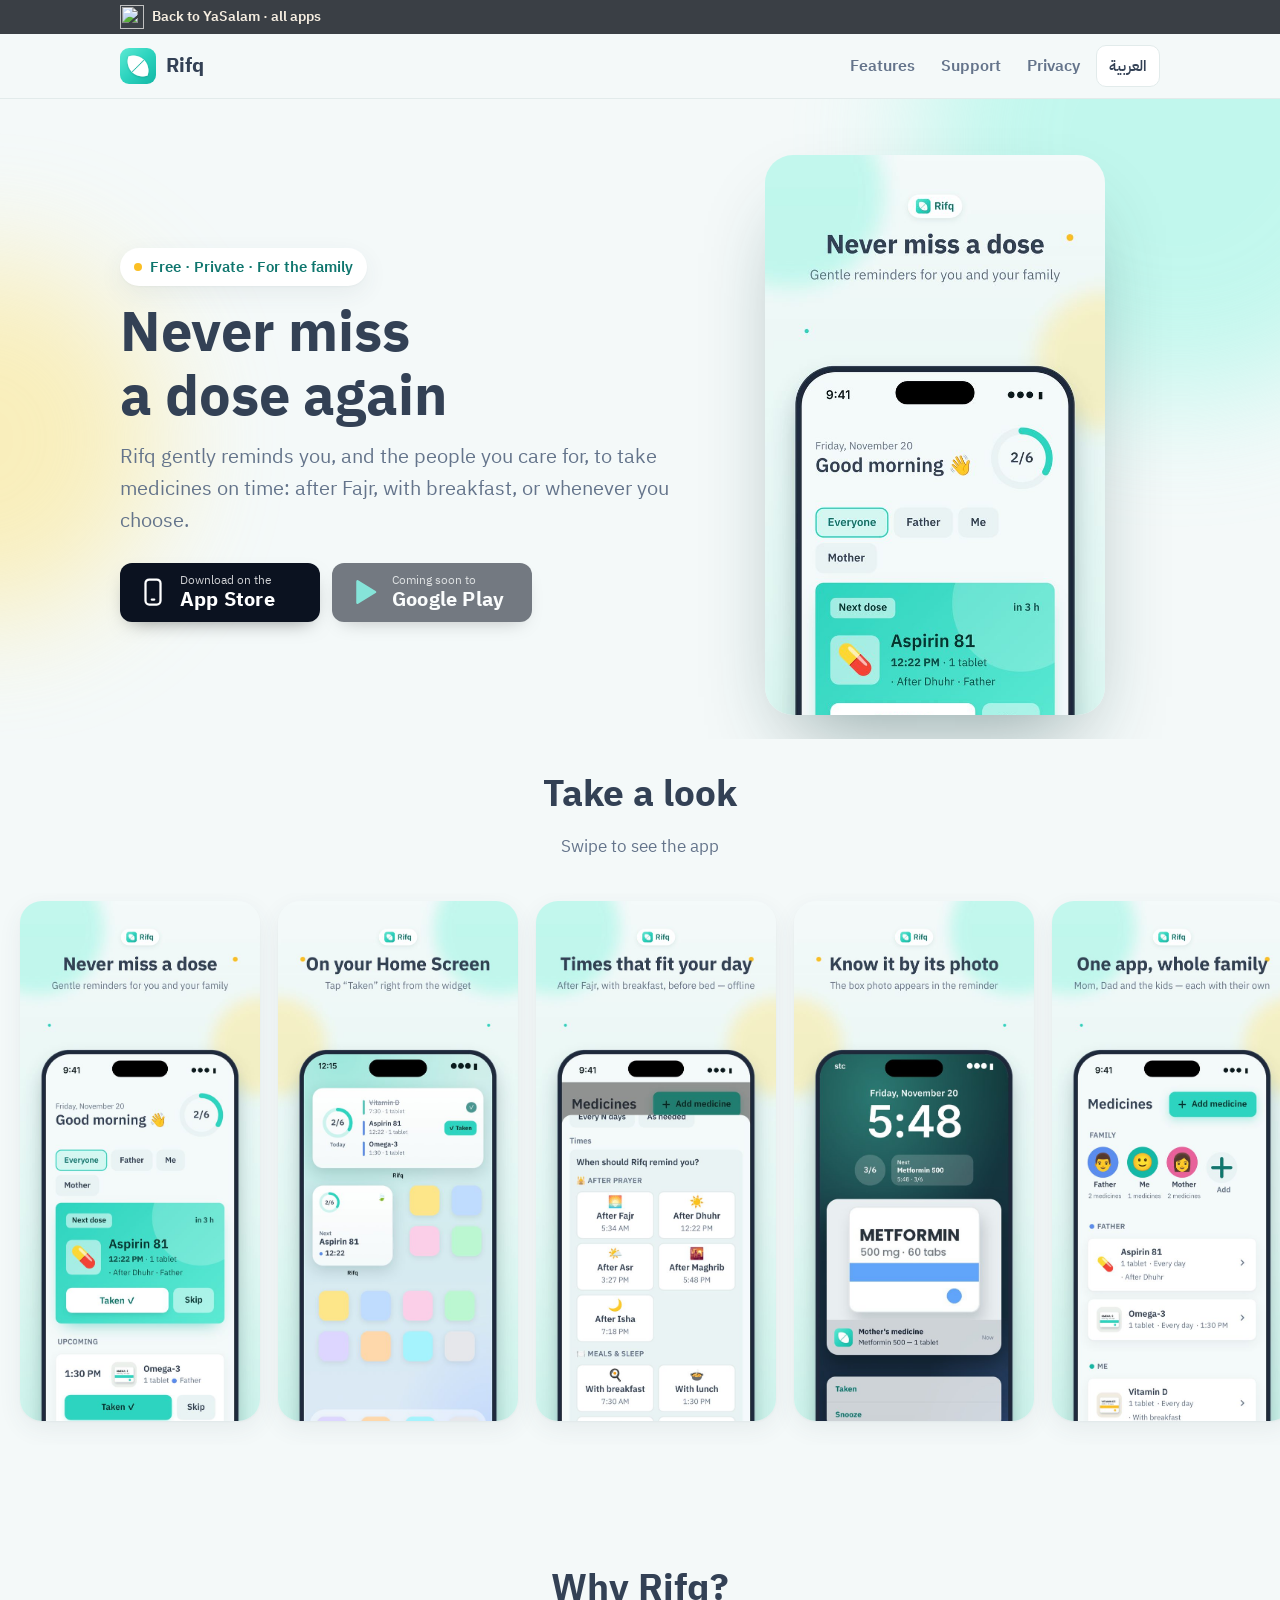
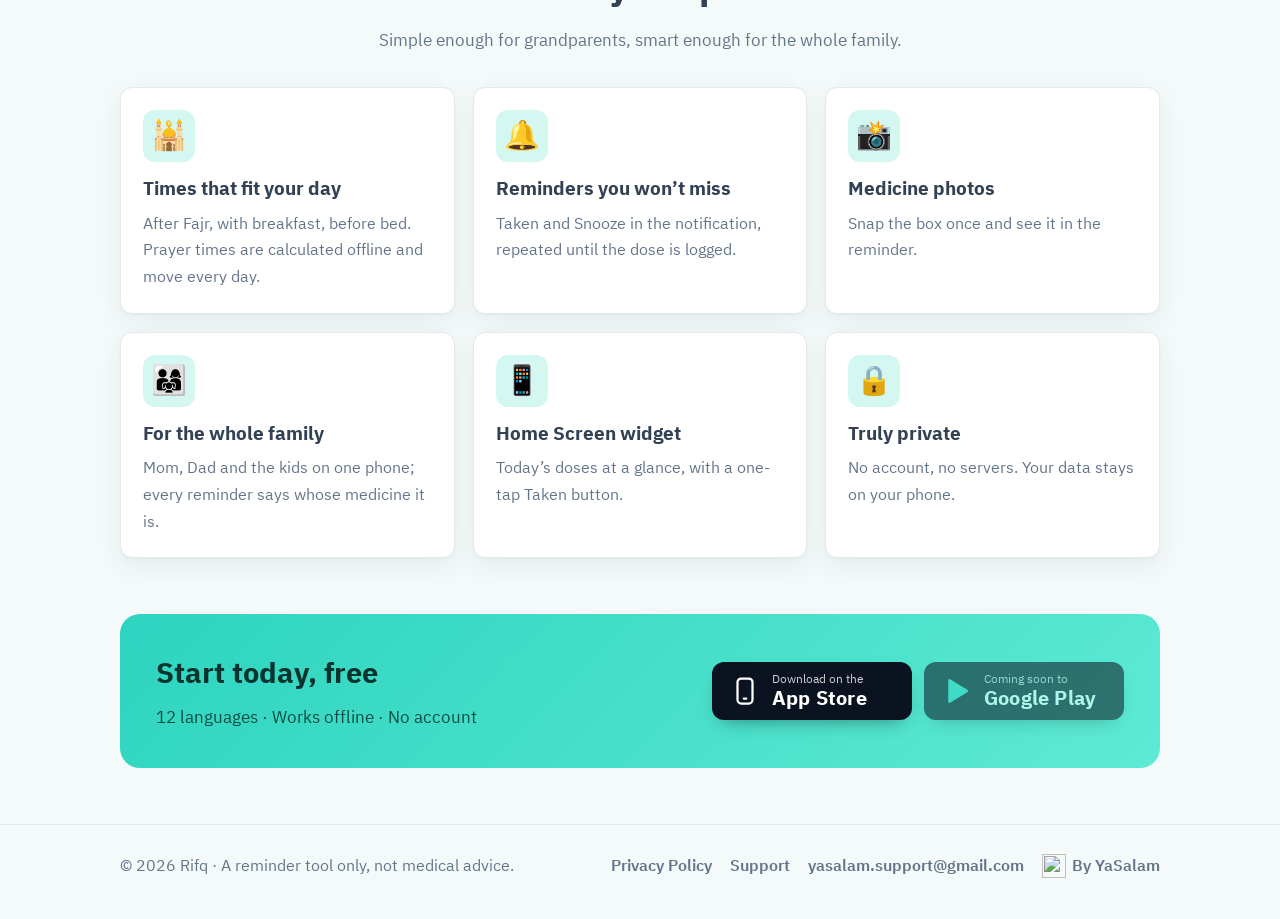
==== commit 92540578: "English name spelled YaSalam Co-Authored-By: Claude Opus 5.5 <noreply@anthropic.com> Claude-Session:" ====
--- a/index.html
+++ b/index.html
@@ -17,7 +17,7 @@
 <script src="lang.js"></script>
 </head>
 <body>
-<header class="top"><a class="lubb-bar" href="https://bukhaa0s-cyber.github.io/"><span class="lb-in"><img src="https://bukhaa0s-cyber.github.io/img/pigeon-160.png" width="24" height="24" alt="" style="flex:none;width:24px;height:24px"><span class="ar">الرجوع إلى ياسلام · كل التطبيقات</span><span class="en">Back to Yasalam · all apps</span></span></a>
+<header class="top"><a class="lubb-bar" href="https://bukhaa0s-cyber.github.io/"><span class="lb-in"><img src="https://bukhaa0s-cyber.github.io/img/mark-dark-96.png?v=4" width="24" height="24" alt="" style="flex:none;width:24px;height:24px"><span class="ar">الرجوع إلى ياسلام · كل التطبيقات</span><span class="en">Back to YaSalam · all apps</span></span></a>
   <div class="wrap">
   <a class="brand" href="./"><img src="img/icon-512.png" alt=""><span class="ar">رفق</span><span class="en">Rifq</span></a>
   <nav class="nav">
@@ -89,7 +89,7 @@
     <a href="privacy.html"><span class="ar">سياسة الخصوصية</span><span class="en">Privacy Policy</span></a>
     <a href="support.html"><span class="ar">الدعم</span><span class="en">Support</span></a>
     <a href="mailto:yasalam.support@gmail.com">yasalam.support@gmail.com</a>
-    <a class="lubb" href="https://bukhaa0s-cyber.github.io/"><img src="https://bukhaa0s-cyber.github.io/img/pigeon-160.png" width="24" height="24" alt="" style="flex:none;width:24px;height:24px"><span class="ar">من ياسلام</span><span class="en">By Yasalam</span></a>
+    <a class="lubb" href="https://bukhaa0s-cyber.github.io/"><img src="https://bukhaa0s-cyber.github.io/img/mark-light-96.png?v=4" width="24" height="24" alt="" style="flex:none;width:24px;height:24px"><span class="ar">من ياسلام</span><span class="en">By YaSalam</span></a>
   </nav>
 </div></footer>
 </body>
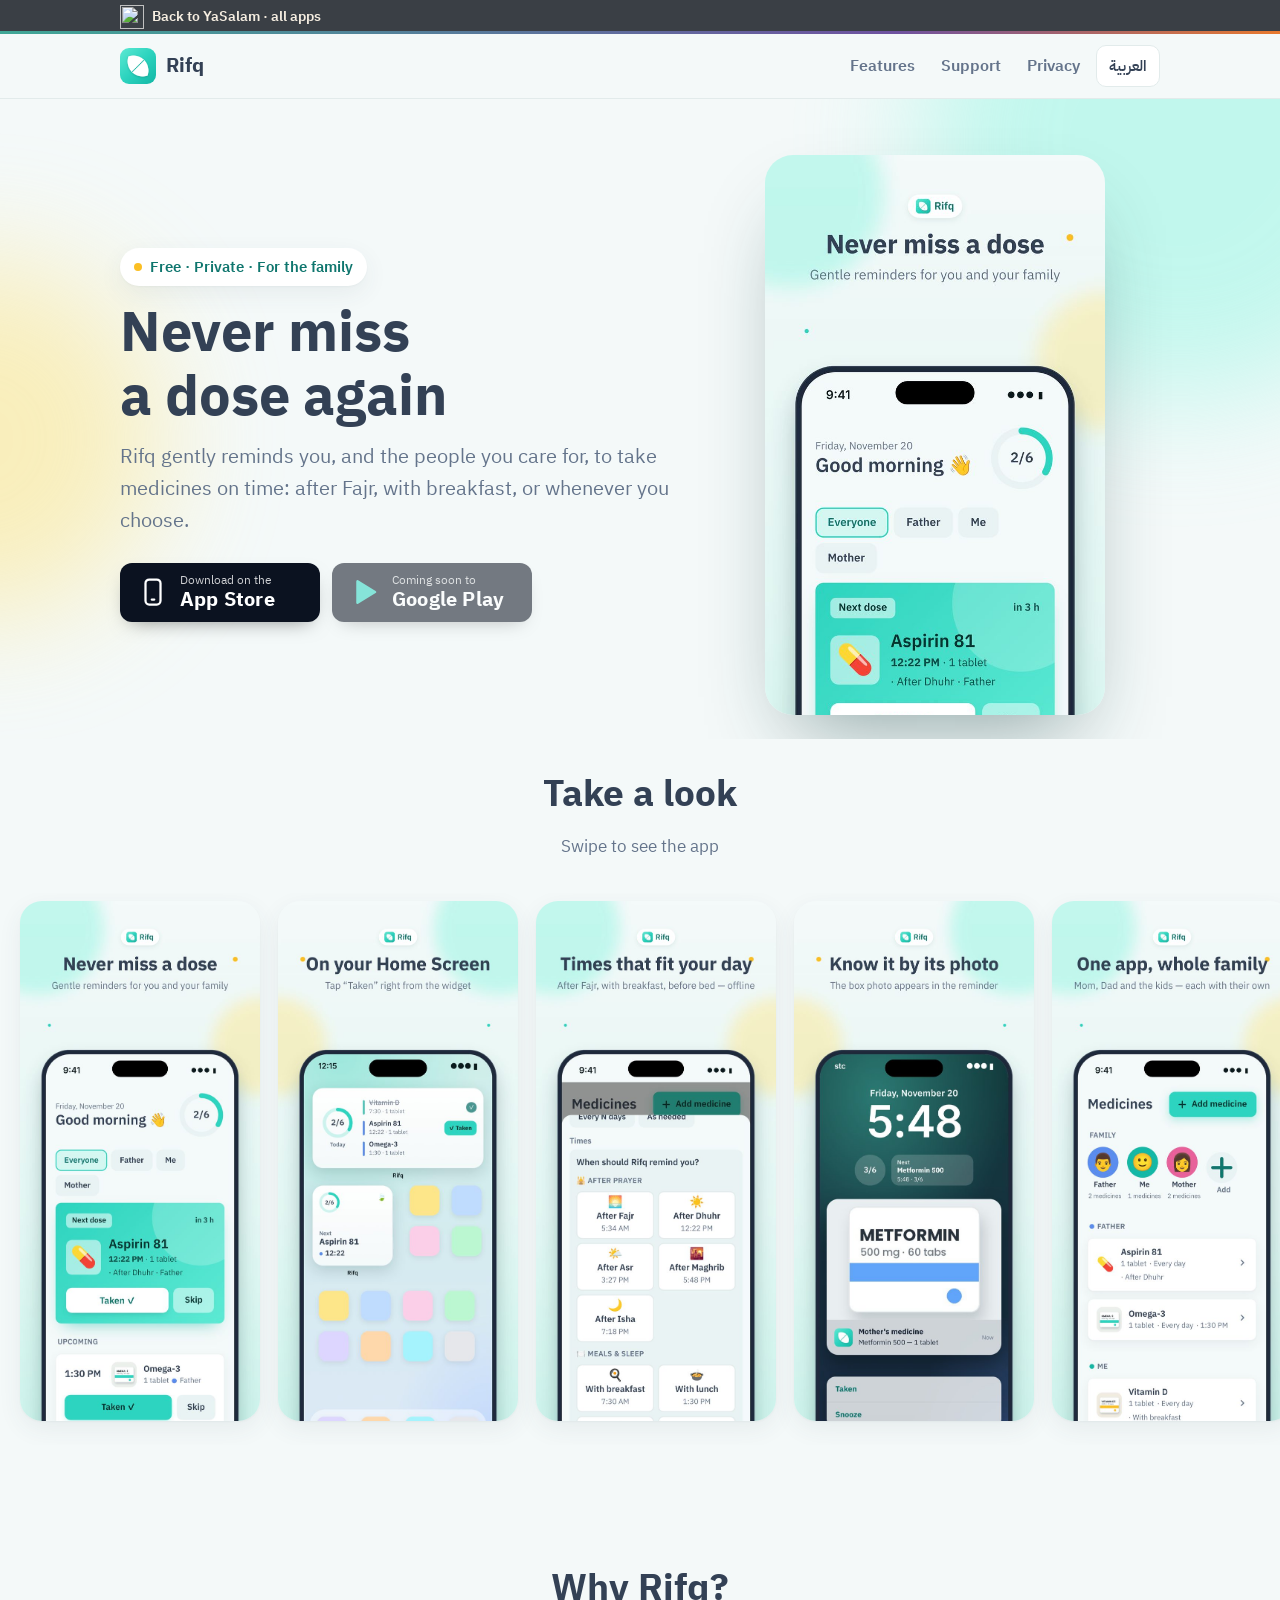
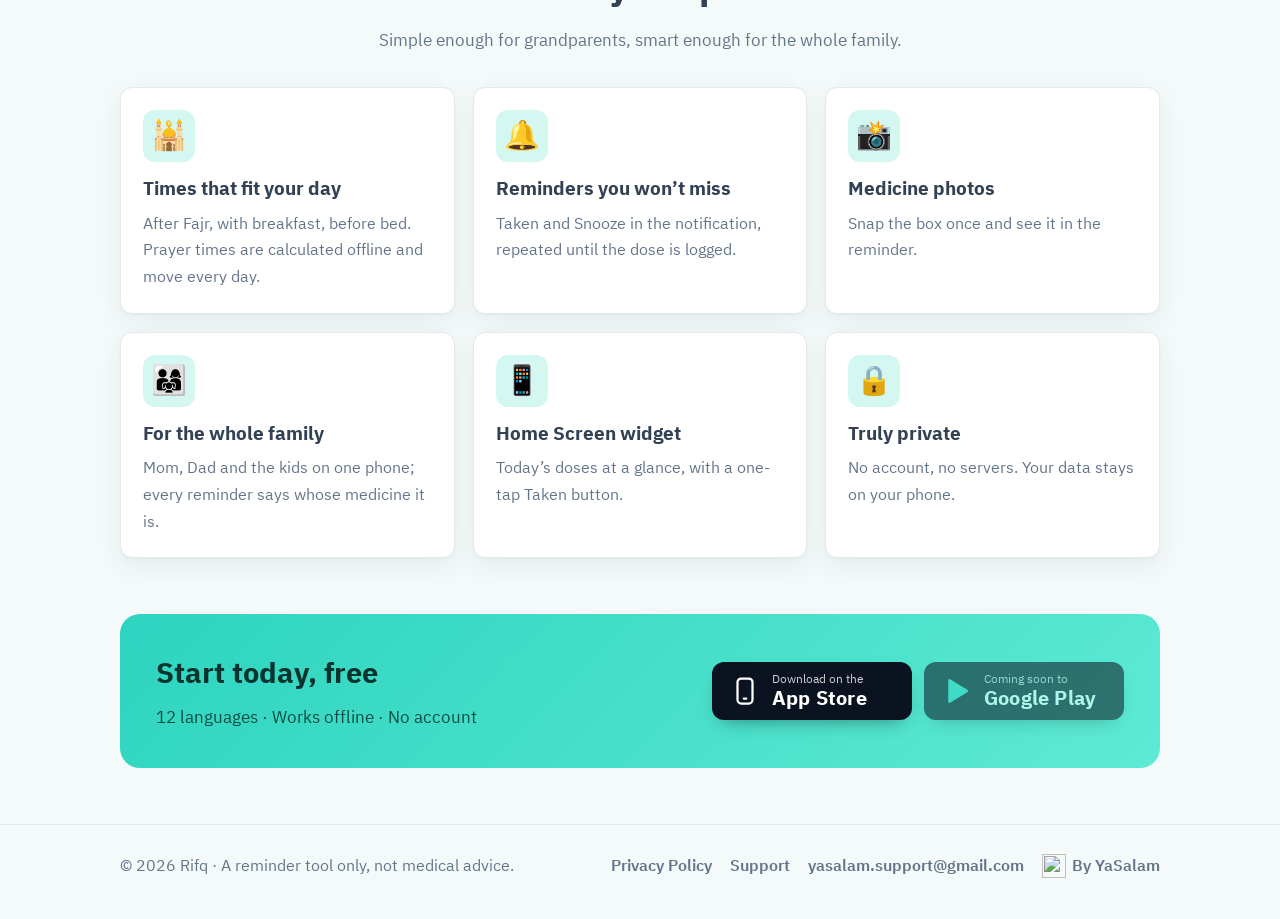
==== commit d994a501: "Bold pigeon palette: neck teal and purple with the orange eye as accent Co-Authored-By: Claude Opus " ====
--- a/index.html
+++ b/index.html
@@ -13,7 +13,7 @@
 <meta name="twitter:card" content="summary_large_image">
 <link rel="icon" href="img/favicon.png">
 <link rel="apple-touch-icon" href="img/apple-touch-icon.png">
-<link rel="stylesheet" href="site.css?v=3">
+<link rel="stylesheet" href="site.css?v=4">
 <script src="lang.js"></script>
 </head>
 <body>
--- a/site.css
+++ b/site.css
@@ -102,7 +102,10 @@
 .lubb svg { width: 16px; height: 16px; }
 
 /* Lubb: bar at the top of every app page, back to the studio home */
-.lubb-bar { display: block; background: #3A3F45; color: #F6EEE1; text-decoration: none; font-size: .82em; font-weight: 600; }
+.lubb-bar { position: relative; display: block; background: #3A3F45; color: #F6EEE1; text-decoration: none; font-size: .82em; font-weight: 600; }
 .lubb-bar .lb-in { max-width: 1080px; margin: 0 auto; padding: 0 20px; height: 34px; display: flex; align-items: center; gap: 8px; }
 .lubb-bar svg, .lubb-bar img { width: 24px; height: 24px; flex: none; }
 .lubb-bar:hover { background: #4E7A77; }
+
+.lubb-bar::after { content: ''; position: absolute; inset: auto 0 0 0; height: 3px; background: linear-gradient(90deg, #3FA796, #6E52A0 70%, #E8792E); }
+.lubb-bar:hover { background: #3F8F84; }
